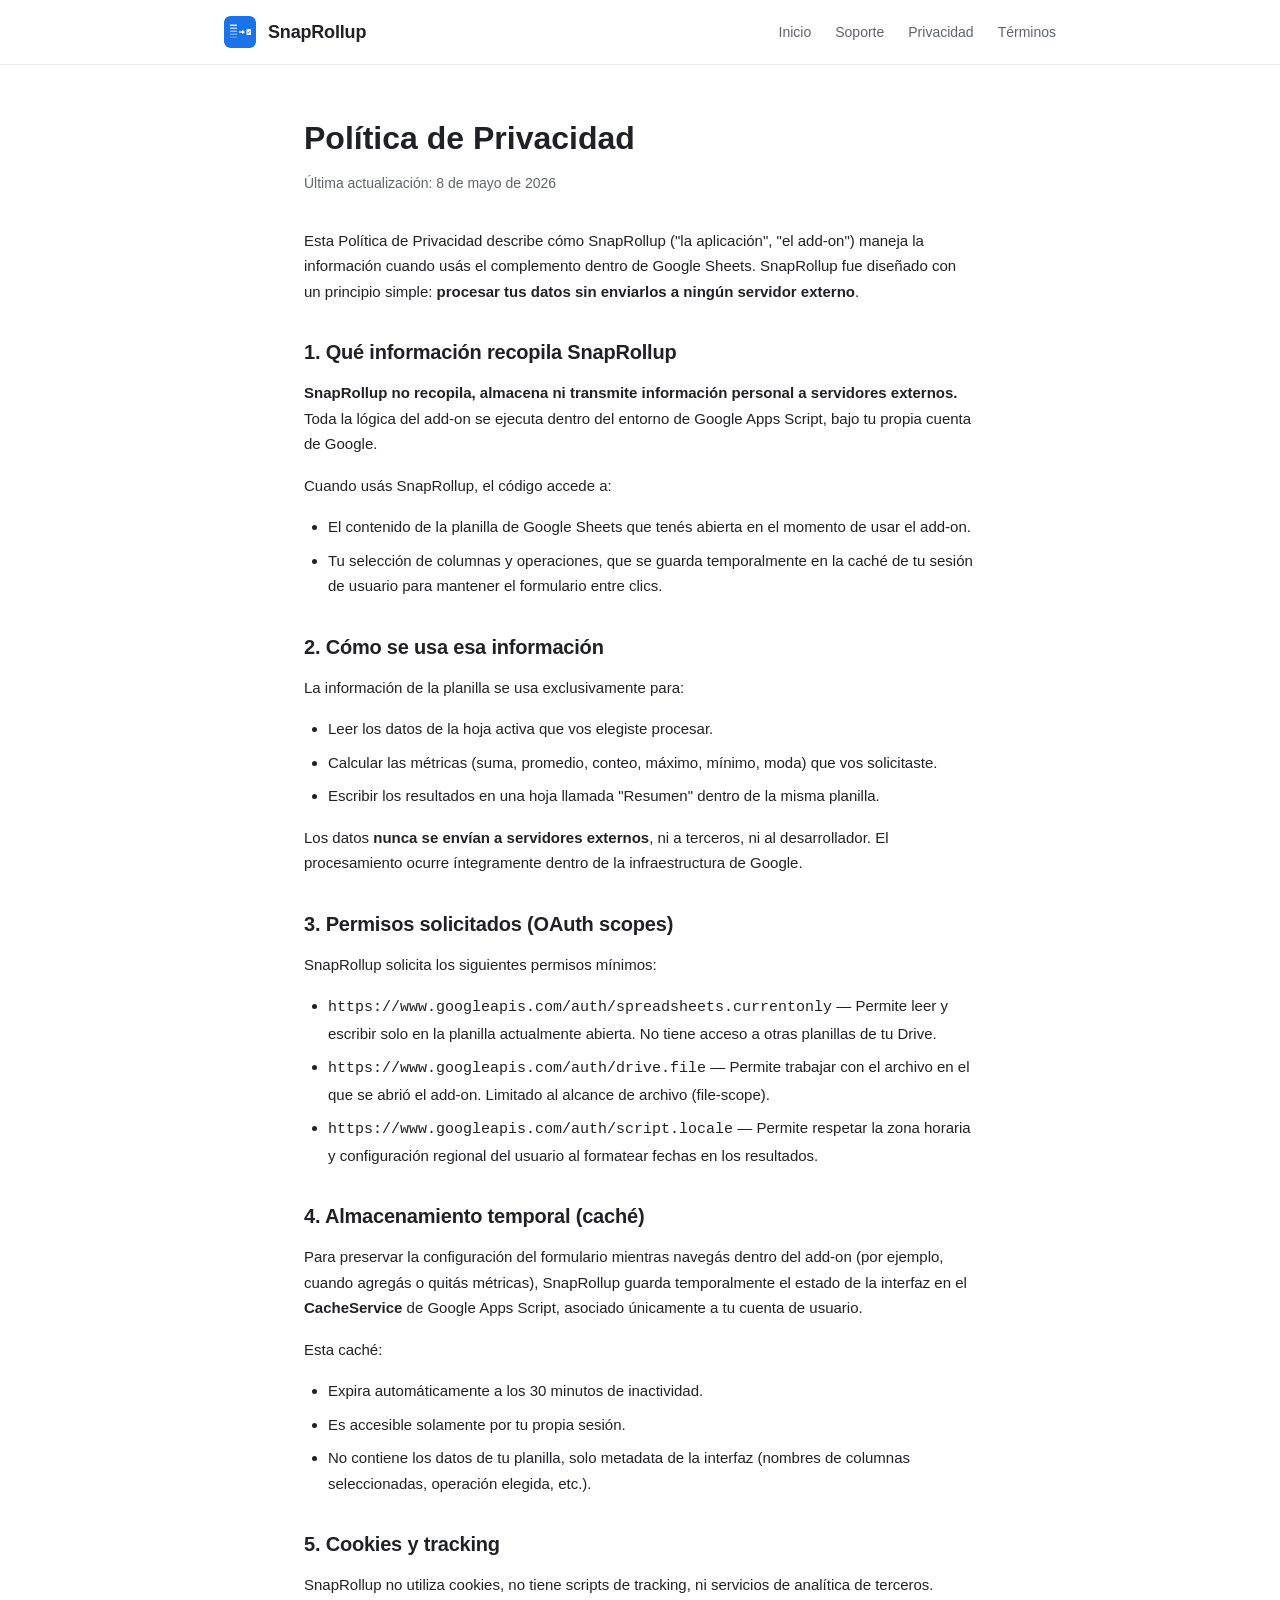
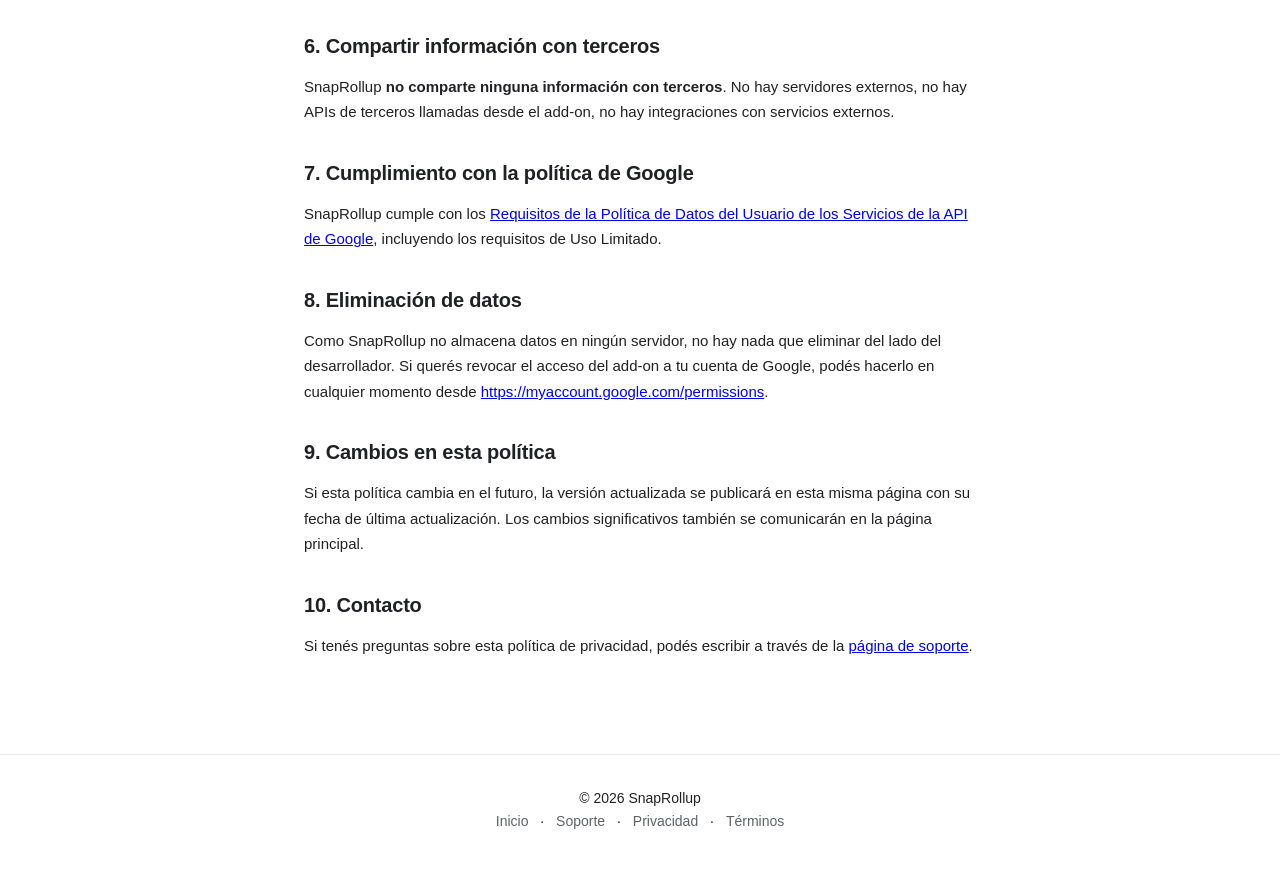
==== privacy.html @ 871b0761 "Add files via upload" ====
<!DOCTYPE html>
<html lang="es">
<head>
  <meta charset="UTF-8">
  <meta name="viewport" content="width=device-width, initial-scale=1.0">
  <title>Política de Privacidad — SnapRollup</title>
  <link rel="icon" type="image/png" href="logo-32.png">
  <link rel="stylesheet" href="style.css">
</head>
<body>

<header class="site-header">
  <div class="site-header-inner">
    <a href="index.html" class="brand">
      <img src="logo-32.png" alt="SnapRollup">
      <span class="brand-name">SnapRollup</span>
    </a>
    <nav class="site-nav">
      <a href="index.html">Inicio</a>
      <a href="support.html">Soporte</a>
      <a href="privacy.html">Privacidad</a>
      <a href="terms.html">Términos</a>
    </nav>
  </div>
</header>

<main class="legal">

  <h1>Política de Privacidad</h1>
  <p class="updated">Última actualización: 8 de mayo de 2026</p>

  <p>
    Esta Política de Privacidad describe cómo SnapRollup ("la aplicación", "el add-on")
    maneja la información cuando usás el complemento dentro de Google Sheets.
    SnapRollup fue diseñado con un principio simple: <strong>procesar tus datos sin enviarlos
    a ningún servidor externo</strong>.
  </p>

  <h2>1. Qué información recopila SnapRollup</h2>
  <p>
    <strong>SnapRollup no recopila, almacena ni transmite información personal a servidores externos.</strong>
    Toda la lógica del add-on se ejecuta dentro del entorno de Google Apps Script,
    bajo tu propia cuenta de Google.
  </p>
  <p>
    Cuando usás SnapRollup, el código accede a:
  </p>
  <ul>
    <li>El contenido de la planilla de Google Sheets que tenés abierta en el momento de usar el add-on.</li>
    <li>Tu selección de columnas y operaciones, que se guarda temporalmente en la caché de tu sesión de usuario para mantener el formulario entre clics.</li>
  </ul>

  <h2>2. Cómo se usa esa información</h2>
  <p>
    La información de la planilla se usa exclusivamente para:
  </p>
  <ul>
    <li>Leer los datos de la hoja activa que vos elegiste procesar.</li>
    <li>Calcular las métricas (suma, promedio, conteo, máximo, mínimo, moda) que vos solicitaste.</li>
    <li>Escribir los resultados en una hoja llamada "Resumen" dentro de la misma planilla.</li>
  </ul>
  <p>
    Los datos <strong>nunca se envían a servidores externos</strong>, ni a terceros, ni al desarrollador.
    El procesamiento ocurre íntegramente dentro de la infraestructura de Google.
  </p>

  <h2>3. Permisos solicitados (OAuth scopes)</h2>
  <p>
    SnapRollup solicita los siguientes permisos mínimos:
  </p>
  <ul>
    <li>
      <code>https://www.googleapis.com/auth/spreadsheets.currentonly</code> —
      Permite leer y escribir solo en la planilla actualmente abierta. No tiene acceso a otras planillas de tu Drive.
    </li>
    <li>
      <code>https://www.googleapis.com/auth/drive.file</code> —
      Permite trabajar con el archivo en el que se abrió el add-on. Limitado al alcance de archivo (file-scope).
    </li>
    <li>
      <code>https://www.googleapis.com/auth/script.locale</code> —
      Permite respetar la zona horaria y configuración regional del usuario al formatear fechas en los resultados.
    </li>
  </ul>

  <h2>4. Almacenamiento temporal (caché)</h2>
  <p>
    Para preservar la configuración del formulario mientras navegás dentro del add-on
    (por ejemplo, cuando agregás o quitás métricas), SnapRollup guarda temporalmente
    el estado de la interfaz en el <strong>CacheService</strong> de Google Apps Script,
    asociado únicamente a tu cuenta de usuario.
  </p>
  <p>
    Esta caché:
  </p>
  <ul>
    <li>Expira automáticamente a los 30 minutos de inactividad.</li>
    <li>Es accesible solamente por tu propia sesión.</li>
    <li>No contiene los datos de tu planilla, solo metadata de la interfaz (nombres de columnas seleccionadas, operación elegida, etc.).</li>
  </ul>

  <h2>5. Cookies y tracking</h2>
  <p>
    SnapRollup no utiliza cookies, no tiene scripts de tracking, ni servicios de analítica de terceros.
  </p>

  <h2>6. Compartir información con terceros</h2>
  <p>
    SnapRollup <strong>no comparte ninguna información con terceros</strong>. No hay servidores externos,
    no hay APIs de terceros llamadas desde el add-on, no hay integraciones con servicios externos.
  </p>

  <h2>7. Cumplimiento con la política de Google</h2>
  <p>
    SnapRollup cumple con los <a href="https://developers.google.com/terms/api-services-user-data-policy" target="_blank" rel="noopener">Requisitos de la Política de Datos del Usuario de los Servicios de la API de Google</a>,
    incluyendo los requisitos de Uso Limitado.
  </p>

  <h2>8. Eliminación de datos</h2>
  <p>
    Como SnapRollup no almacena datos en ningún servidor, no hay nada que eliminar del lado del desarrollador.
    Si querés revocar el acceso del add-on a tu cuenta de Google, podés hacerlo en cualquier momento desde
    <a href="https://myaccount.google.com/permissions" target="_blank" rel="noopener">https://myaccount.google.com/permissions</a>.
  </p>

  <h2>9. Cambios en esta política</h2>
  <p>
    Si esta política cambia en el futuro, la versión actualizada se publicará en esta misma página
    con su fecha de última actualización. Los cambios significativos también se comunicarán en la página principal.
  </p>

  <h2>10. Contacto</h2>
  <p>
    Si tenés preguntas sobre esta política de privacidad, podés escribir a través de la
    <a href="support.html">página de soporte</a>.
  </p>

</main>

<footer class="site-footer">
  <p>
    © 2026 SnapRollup
    <br>
    <a href="index.html">Inicio</a> ·
    <a href="support.html">Soporte</a> ·
    <a href="privacy.html">Privacidad</a> ·
    <a href="terms.html">Términos</a>
  </p>
</footer>

</body>
</html>
---- style.css ----
/* ============================================================
   SnapRollup — Site styles
   Clean, professional, easy to scan for Marketplace reviewers
   ============================================================ */

:root {
  --color-primary: #1a73e8;
  --color-primary-dark: #1557b0;
  --color-text: #202124;
  --color-text-muted: #5f6368;
  --color-bg: #ffffff;
  --color-bg-alt: #f8f9fa;
  --color-border: #e8eaed;
  --color-accent: #fbbc04;

  --font-sans: -apple-system, BlinkMacSystemFont, "Segoe UI", Roboto, "Helvetica Neue", Arial, sans-serif;
  --max-width: 880px;
}

* {
  box-sizing: border-box;
  margin: 0;
  padding: 0;
}

html {
  scroll-behavior: smooth;
}

body {
  font-family: var(--font-sans);
  color: var(--color-text);
  background: var(--color-bg);
  line-height: 1.6;
  font-size: 16px;
  -webkit-font-smoothing: antialiased;
}

/* ── Header ───────────────────────────────────────────────── */
.site-header {
  border-bottom: 1px solid var(--color-border);
  background: var(--color-bg);
  position: sticky;
  top: 0;
  z-index: 10;
  backdrop-filter: saturate(180%) blur(10px);
}

.site-header-inner {
  max-width: var(--max-width);
  margin: 0 auto;
  padding: 16px 24px;
  display: flex;
  align-items: center;
  justify-content: space-between;
}

.brand {
  display: flex;
  align-items: center;
  gap: 12px;
  text-decoration: none;
  color: var(--color-text);
}

.brand img {
  width: 32px;
  height: 32px;
  border-radius: 6px;
}

.brand-name {
  font-size: 18px;
  font-weight: 600;
  letter-spacing: -0.01em;
}

.site-nav {
  display: flex;
  gap: 24px;
}

.site-nav a {
  color: var(--color-text-muted);
  text-decoration: none;
  font-size: 14px;
  transition: color 0.15s;
}

.site-nav a:hover {
  color: var(--color-primary);
}

/* ── Main ─────────────────────────────────────────────────── */
main {
  max-width: var(--max-width);
  margin: 0 auto;
  padding: 48px 24px 80px;
}

.hero {
  text-align: center;
  padding: 32px 0 48px;
}

.hero h1 {
  font-size: 40px;
  font-weight: 700;
  letter-spacing: -0.02em;
  margin-bottom: 16px;
  line-height: 1.15;
}

.hero p.lead {
  font-size: 18px;
  color: var(--color-text-muted);
  max-width: 640px;
  margin: 0 auto 32px;
}

.hero img.hero-logo {
  width: 96px;
  height: 96px;
  border-radius: 20px;
  margin-bottom: 24px;
  box-shadow: 0 8px 24px rgba(26, 115, 232, 0.18);
}

/* ── Buttons ──────────────────────────────────────────────── */
.btn {
  display: inline-block;
  padding: 12px 24px;
  background: var(--color-primary);
  color: #fff;
  text-decoration: none;
  border-radius: 8px;
  font-weight: 500;
  font-size: 15px;
  transition: background 0.15s, transform 0.15s;
}

.btn:hover {
  background: var(--color-primary-dark);
  transform: translateY(-1px);
}

.btn.secondary {
  background: transparent;
  color: var(--color-primary);
  border: 1px solid var(--color-border);
}

.btn.secondary:hover {
  background: var(--color-bg-alt);
}

/* ── Sections ─────────────────────────────────────────────── */
section.block {
  padding: 32px 0;
}

section.block + section.block {
  border-top: 1px solid var(--color-border);
}

h2 {
  font-size: 24px;
  font-weight: 600;
  margin-bottom: 16px;
  letter-spacing: -0.01em;
}

h3 {
  font-size: 18px;
  font-weight: 600;
  margin-top: 24px;
  margin-bottom: 8px;
}

p {
  margin-bottom: 16px;
  color: var(--color-text);
}

ul, ol {
  margin: 0 0 16px 24px;
  color: var(--color-text);
}

li {
  margin-bottom: 8px;
}

/* ── Feature grid ─────────────────────────────────────────── */
.features {
  display: grid;
  grid-template-columns: repeat(auto-fit, minmax(240px, 1fr));
  gap: 24px;
  margin-top: 24px;
}

.feature {
  padding: 24px;
  border: 1px solid var(--color-border);
  border-radius: 12px;
  background: var(--color-bg-alt);
}

.feature h3 {
  margin-top: 0;
  color: var(--color-primary);
}

.feature p {
  margin: 0;
  color: var(--color-text-muted);
  font-size: 15px;
}

/* ── Legal pages (privacy / terms) ────────────────────────── */
.legal {
  max-width: 720px;
}

.legal h1 {
  font-size: 32px;
  margin-bottom: 8px;
}

.legal .updated {
  color: var(--color-text-muted);
  font-size: 14px;
  margin-bottom: 32px;
}

.legal h2 {
  font-size: 20px;
  margin-top: 32px;
  margin-bottom: 12px;
}

.legal p, .legal li {
  font-size: 15px;
  line-height: 1.7;
}

/* ── Footer ───────────────────────────────────────────────── */
.site-footer {
  border-top: 1px solid var(--color-border);
  padding: 32px 24px;
  text-align: center;
  color: var(--color-text-muted);
  font-size: 14px;
}

.site-footer a {
  color: var(--color-text-muted);
  text-decoration: none;
  margin: 0 8px;
}

.site-footer a:hover {
  color: var(--color-primary);
}

/* ── Responsive ───────────────────────────────────────────── */
@media (max-width: 640px) {
  .hero h1 { font-size: 28px; }
  .hero p.lead { font-size: 16px; }
  .site-nav { gap: 16px; }
  .site-nav a { font-size: 13px; }
}
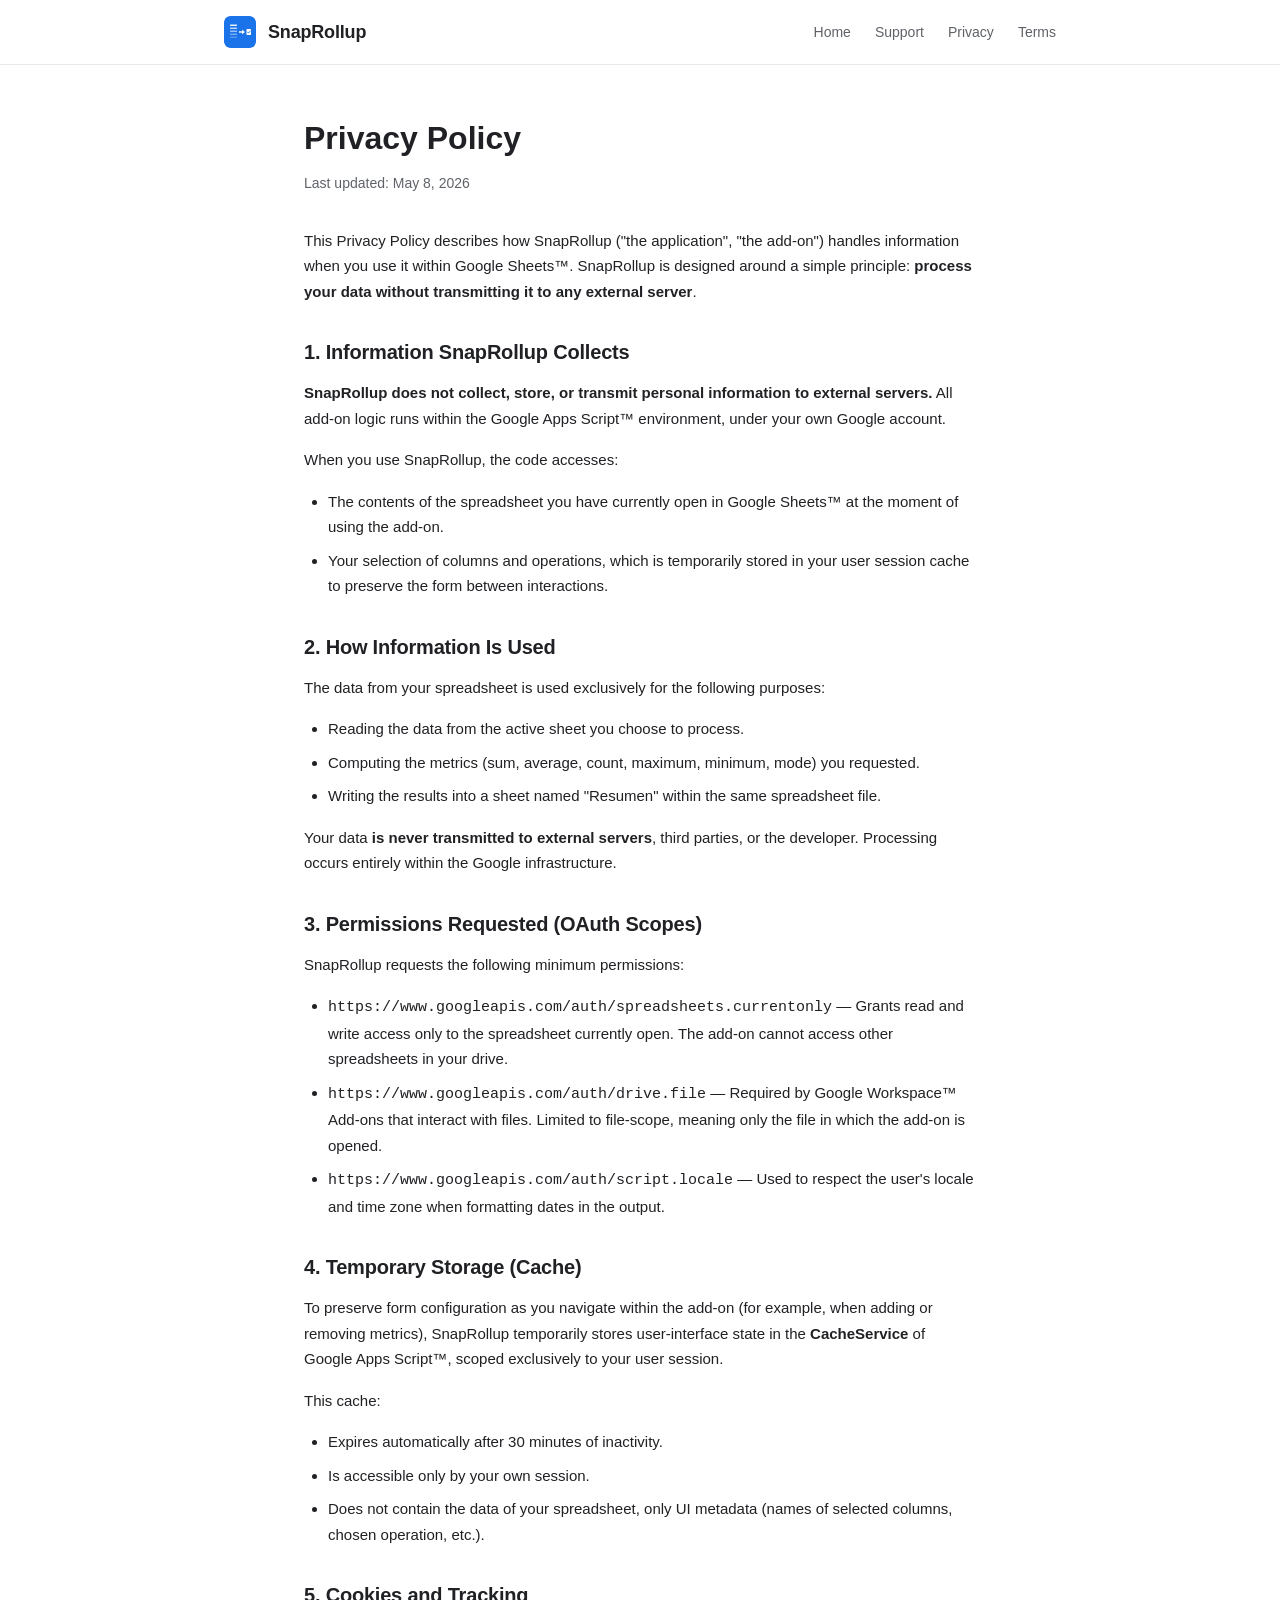
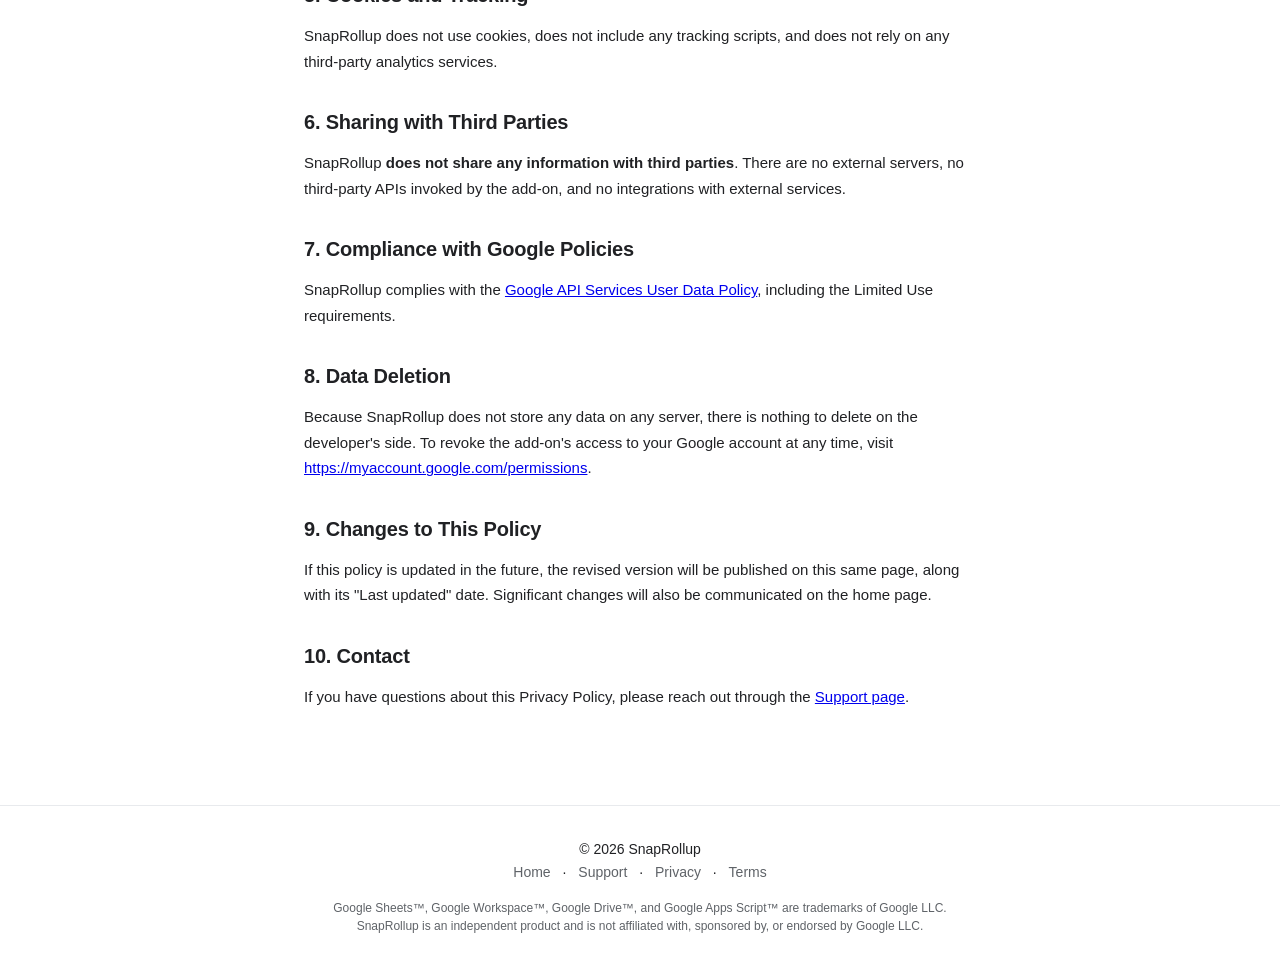
==== commit e362c2c9: "Add files via upload" ====
--- a/privacy.html
+++ b/privacy.html
@@ -1,9 +1,9 @@
 <!DOCTYPE html>
-<html lang="es">
+<html lang="en">
 <head>
   <meta charset="UTF-8">
   <meta name="viewport" content="width=device-width, initial-scale=1.0">
-  <title>Política de Privacidad — SnapRollup</title>
+  <title>Privacy Policy — SnapRollup</title>
   <link rel="icon" type="image/png" href="logo-32.png">
   <link rel="stylesheet" href="style.css">
 </head>
@@ -16,123 +16,113 @@
       <span class="brand-name">SnapRollup</span>
     </a>
     <nav class="site-nav">
-      <a href="index.html">Inicio</a>
-      <a href="support.html">Soporte</a>
-      <a href="privacy.html">Privacidad</a>
-      <a href="terms.html">Términos</a>
+      <a href="index.html">Home</a>
+      <a href="support.html">Support</a>
+      <a href="privacy.html">Privacy</a>
+      <a href="terms.html">Terms</a>
     </nav>
   </div>
 </header>
 
 <main class="legal">
 
-  <h1>Política de Privacidad</h1>
-  <p class="updated">Última actualización: 8 de mayo de 2026</p>
+  <h1>Privacy Policy</h1>
+  <p class="updated">Last updated: May 8, 2026</p>
 
   <p>
-    Esta Política de Privacidad describe cómo SnapRollup ("la aplicación", "el add-on")
-    maneja la información cuando usás el complemento dentro de Google Sheets.
-    SnapRollup fue diseñado con un principio simple: <strong>procesar tus datos sin enviarlos
-    a ningún servidor externo</strong>.
+    This Privacy Policy describes how SnapRollup ("the application", "the add-on") handles
+    information when you use it within Google Sheets™. SnapRollup is designed around a simple
+    principle: <strong>process your data without transmitting it to any external server</strong>.
   </p>
 
-  <h2>1. Qué información recopila SnapRollup</h2>
+  <h2>1. Information SnapRollup Collects</h2>
   <p>
-    <strong>SnapRollup no recopila, almacena ni transmite información personal a servidores externos.</strong>
-    Toda la lógica del add-on se ejecuta dentro del entorno de Google Apps Script,
-    bajo tu propia cuenta de Google.
+    <strong>SnapRollup does not collect, store, or transmit personal information to external servers.</strong>
+    All add-on logic runs within the Google Apps Script™ environment, under your own Google account.
   </p>
-  <p>
-    Cuando usás SnapRollup, el código accede a:
-  </p>
+  <p>When you use SnapRollup, the code accesses:</p>
   <ul>
-    <li>El contenido de la planilla de Google Sheets que tenés abierta en el momento de usar el add-on.</li>
-    <li>Tu selección de columnas y operaciones, que se guarda temporalmente en la caché de tu sesión de usuario para mantener el formulario entre clics.</li>
+    <li>The contents of the spreadsheet you have currently open in Google Sheets™ at the moment of using the add-on.</li>
+    <li>Your selection of columns and operations, which is temporarily stored in your user session cache to preserve the form between interactions.</li>
   </ul>
 
-  <h2>2. Cómo se usa esa información</h2>
-  <p>
-    La información de la planilla se usa exclusivamente para:
-  </p>
+  <h2>2. How Information Is Used</h2>
+  <p>The data from your spreadsheet is used exclusively for the following purposes:</p>
   <ul>
-    <li>Leer los datos de la hoja activa que vos elegiste procesar.</li>
-    <li>Calcular las métricas (suma, promedio, conteo, máximo, mínimo, moda) que vos solicitaste.</li>
-    <li>Escribir los resultados en una hoja llamada "Resumen" dentro de la misma planilla.</li>
+    <li>Reading the data from the active sheet you choose to process.</li>
+    <li>Computing the metrics (sum, average, count, maximum, minimum, mode) you requested.</li>
+    <li>Writing the results into a sheet named "Resumen" within the same spreadsheet file.</li>
   </ul>
   <p>
-    Los datos <strong>nunca se envían a servidores externos</strong>, ni a terceros, ni al desarrollador.
-    El procesamiento ocurre íntegramente dentro de la infraestructura de Google.
+    Your data <strong>is never transmitted to external servers</strong>, third parties, or the developer.
+    Processing occurs entirely within the Google infrastructure.
   </p>
 
-  <h2>3. Permisos solicitados (OAuth scopes)</h2>
-  <p>
-    SnapRollup solicita los siguientes permisos mínimos:
-  </p>
+  <h2>3. Permissions Requested (OAuth Scopes)</h2>
+  <p>SnapRollup requests the following minimum permissions:</p>
   <ul>
     <li>
       <code>https://www.googleapis.com/auth/spreadsheets.currentonly</code> —
-      Permite leer y escribir solo en la planilla actualmente abierta. No tiene acceso a otras planillas de tu Drive.
+      Grants read and write access only to the spreadsheet currently open. The add-on cannot access other spreadsheets in your drive.
     </li>
     <li>
       <code>https://www.googleapis.com/auth/drive.file</code> —
-      Permite trabajar con el archivo en el que se abrió el add-on. Limitado al alcance de archivo (file-scope).
+      Required by Google Workspace™ Add-ons that interact with files. Limited to file-scope, meaning only the file in which the add-on is opened.
     </li>
     <li>
       <code>https://www.googleapis.com/auth/script.locale</code> —
-      Permite respetar la zona horaria y configuración regional del usuario al formatear fechas en los resultados.
+      Used to respect the user's locale and time zone when formatting dates in the output.
     </li>
   </ul>
 
-  <h2>4. Almacenamiento temporal (caché)</h2>
+  <h2>4. Temporary Storage (Cache)</h2>
   <p>
-    Para preservar la configuración del formulario mientras navegás dentro del add-on
-    (por ejemplo, cuando agregás o quitás métricas), SnapRollup guarda temporalmente
-    el estado de la interfaz en el <strong>CacheService</strong> de Google Apps Script,
-    asociado únicamente a tu cuenta de usuario.
+    To preserve form configuration as you navigate within the add-on (for example, when adding or
+    removing metrics), SnapRollup temporarily stores user-interface state in the
+    <strong>CacheService</strong> of Google Apps Script™, scoped exclusively to your user session.
   </p>
-  <p>
-    Esta caché:
-  </p>
+  <p>This cache:</p>
   <ul>
-    <li>Expira automáticamente a los 30 minutos de inactividad.</li>
-    <li>Es accesible solamente por tu propia sesión.</li>
-    <li>No contiene los datos de tu planilla, solo metadata de la interfaz (nombres de columnas seleccionadas, operación elegida, etc.).</li>
+    <li>Expires automatically after 30 minutes of inactivity.</li>
+    <li>Is accessible only by your own session.</li>
+    <li>Does not contain the data of your spreadsheet, only UI metadata (names of selected columns, chosen operation, etc.).</li>
   </ul>
 
-  <h2>5. Cookies y tracking</h2>
+  <h2>5. Cookies and Tracking</h2>
   <p>
-    SnapRollup no utiliza cookies, no tiene scripts de tracking, ni servicios de analítica de terceros.
+    SnapRollup does not use cookies, does not include any tracking scripts, and does not rely on any third-party analytics services.
   </p>
 
-  <h2>6. Compartir información con terceros</h2>
+  <h2>6. Sharing with Third Parties</h2>
   <p>
-    SnapRollup <strong>no comparte ninguna información con terceros</strong>. No hay servidores externos,
-    no hay APIs de terceros llamadas desde el add-on, no hay integraciones con servicios externos.
+    SnapRollup <strong>does not share any information with third parties</strong>. There are no external servers,
+    no third-party APIs invoked by the add-on, and no integrations with external services.
   </p>
 
-  <h2>7. Cumplimiento con la política de Google</h2>
+  <h2>7. Compliance with Google Policies</h2>
   <p>
-    SnapRollup cumple con los <a href="https://developers.google.com/terms/api-services-user-data-policy" target="_blank" rel="noopener">Requisitos de la Política de Datos del Usuario de los Servicios de la API de Google</a>,
-    incluyendo los requisitos de Uso Limitado.
+    SnapRollup complies with the
+    <a href="https://developers.google.com/terms/api-services-user-data-policy" target="_blank" rel="noopener">Google API Services User Data Policy</a>,
+    including the Limited Use requirements.
   </p>
 
-  <h2>8. Eliminación de datos</h2>
+  <h2>8. Data Deletion</h2>
   <p>
-    Como SnapRollup no almacena datos en ningún servidor, no hay nada que eliminar del lado del desarrollador.
-    Si querés revocar el acceso del add-on a tu cuenta de Google, podés hacerlo en cualquier momento desde
+    Because SnapRollup does not store any data on any server, there is nothing to delete on the developer's side.
+    To revoke the add-on's access to your Google account at any time, visit
     <a href="https://myaccount.google.com/permissions" target="_blank" rel="noopener">https://myaccount.google.com/permissions</a>.
   </p>
 
-  <h2>9. Cambios en esta política</h2>
+  <h2>9. Changes to This Policy</h2>
   <p>
-    Si esta política cambia en el futuro, la versión actualizada se publicará en esta misma página
-    con su fecha de última actualización. Los cambios significativos también se comunicarán en la página principal.
+    If this policy is updated in the future, the revised version will be published on this same page,
+    along with its "Last updated" date. Significant changes will also be communicated on the home page.
   </p>
 
-  <h2>10. Contacto</h2>
+  <h2>10. Contact</h2>
   <p>
-    Si tenés preguntas sobre esta política de privacidad, podés escribir a través de la
-    <a href="support.html">página de soporte</a>.
+    If you have questions about this Privacy Policy, please reach out through the
+    <a href="support.html">Support page</a>.
   </p>
 
 </main>
@@ -141,10 +131,14 @@
   <p>
     © 2026 SnapRollup
     <br>
-    <a href="index.html">Inicio</a> ·
-    <a href="support.html">Soporte</a> ·
-    <a href="privacy.html">Privacidad</a> ·
-    <a href="terms.html">Términos</a>
+    <a href="index.html">Home</a> ·
+    <a href="support.html">Support</a> ·
+    <a href="privacy.html">Privacy</a> ·
+    <a href="terms.html">Terms</a>
+  </p>
+  <p class="trademark-notice">
+    Google Sheets™, Google Workspace™, Google Drive™, and Google Apps Script™ are trademarks of Google LLC.
+    SnapRollup is an independent product and is not affiliated with, sponsored by, or endorsed by Google LLC.
   </p>
 </footer>
 
--- a/style.css
+++ b/style.css
@@ -263,6 +263,16 @@
   color: var(--color-primary);
 }
 
+.trademark-notice {
+  margin-top: 16px;
+  font-size: 12px;
+  color: var(--color-text-muted);
+  max-width: 640px;
+  margin-left: auto;
+  margin-right: auto;
+  line-height: 1.5;
+}
+
 /* ── Responsive ───────────────────────────────────────────── */
 @media (max-width: 640px) {
   .hero h1 { font-size: 28px; }
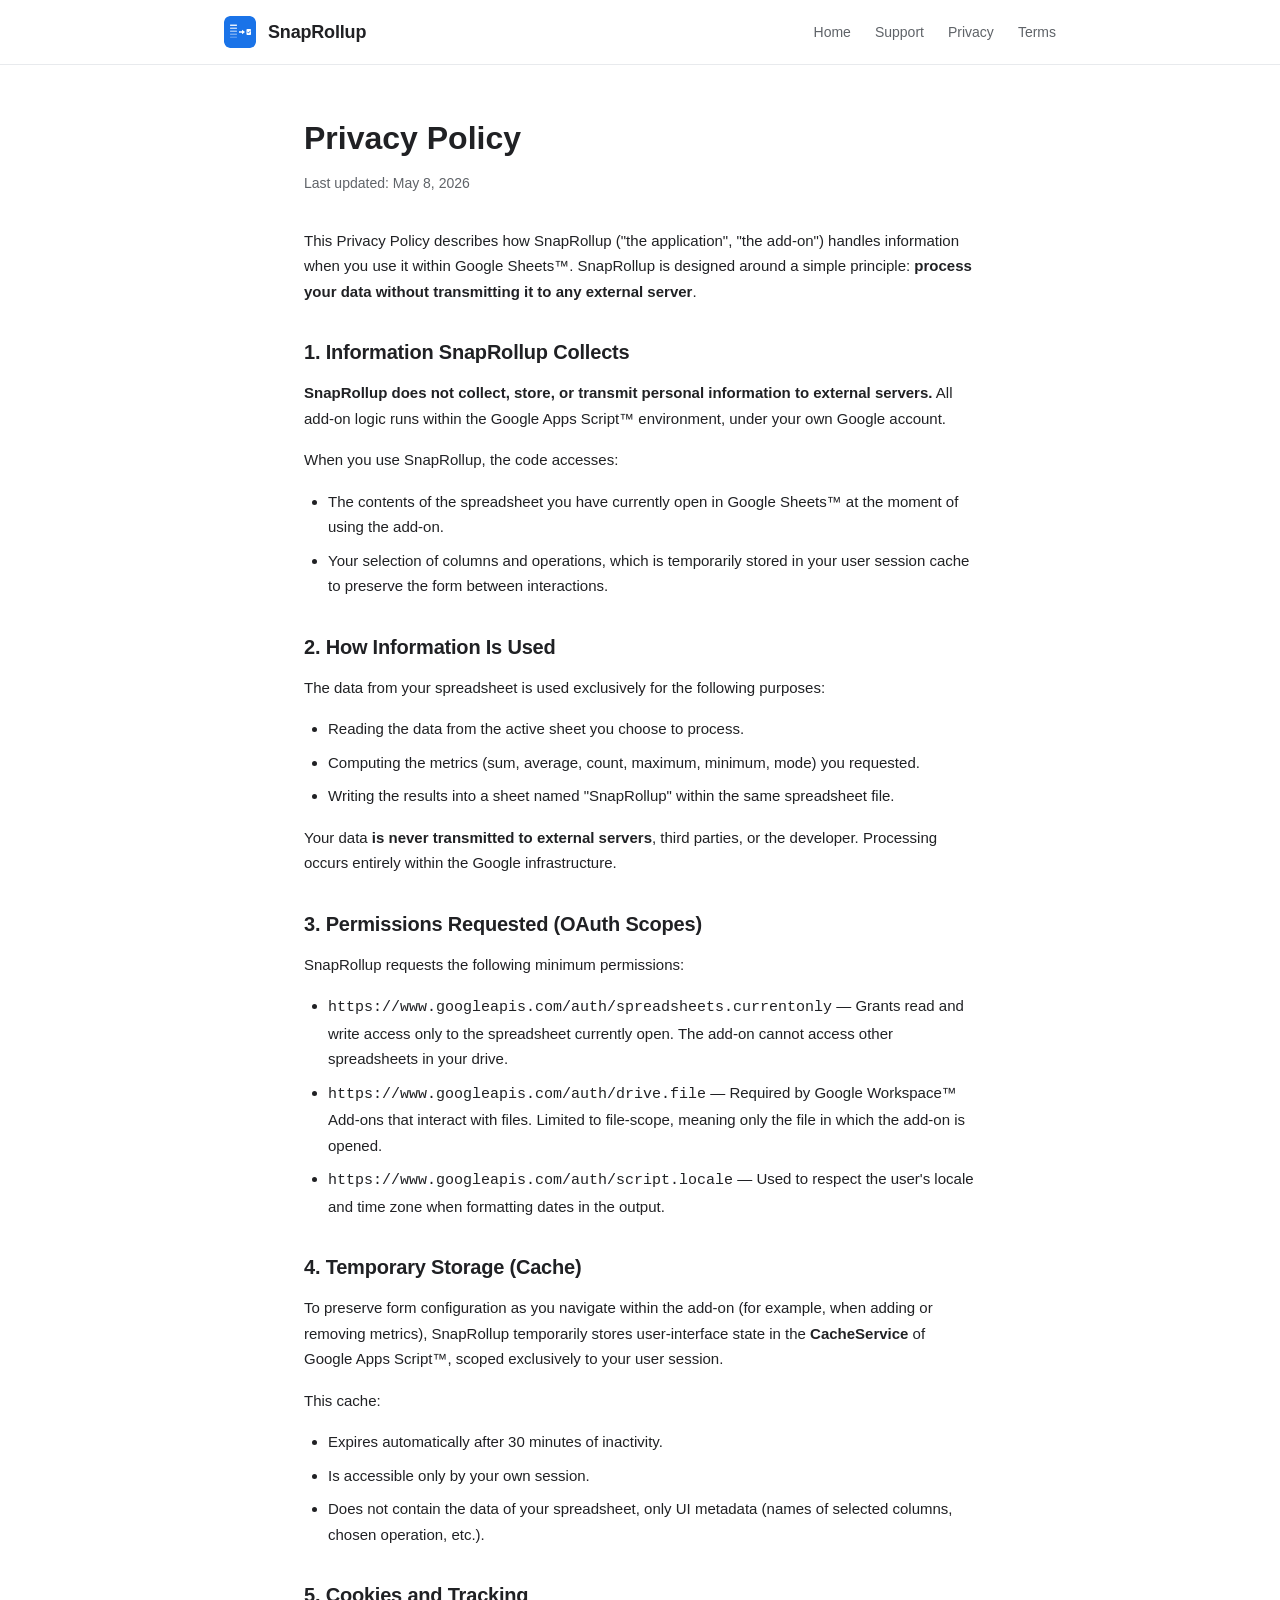
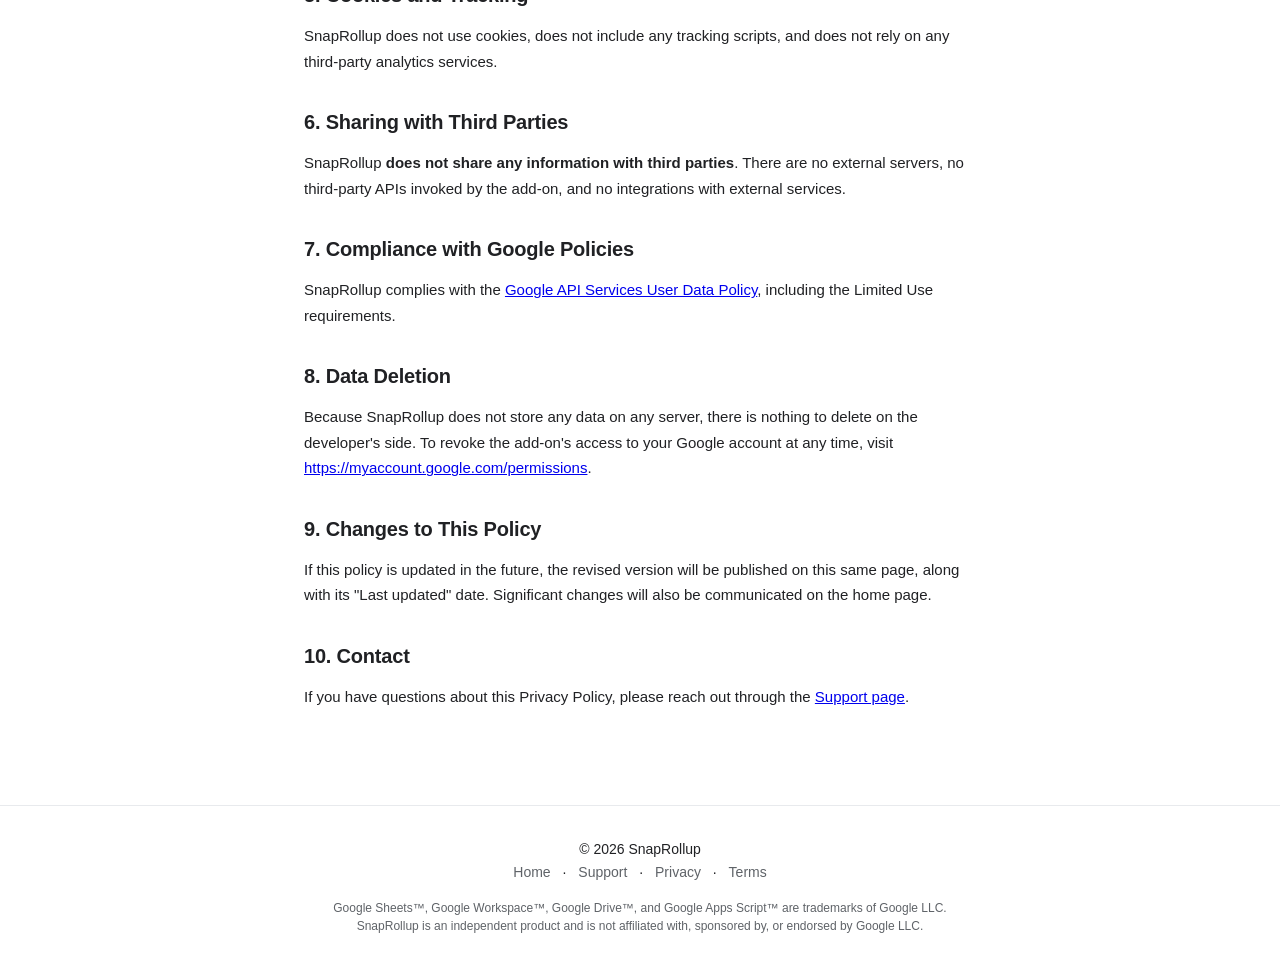
==== commit cb0d0840: "Change sheet name from 'Resumen' to 'SnapRollup'" ====
--- a/privacy.html
+++ b/privacy.html
@@ -51,7 +51,7 @@
   <ul>
     <li>Reading the data from the active sheet you choose to process.</li>
     <li>Computing the metrics (sum, average, count, maximum, minimum, mode) you requested.</li>
-    <li>Writing the results into a sheet named "Resumen" within the same spreadsheet file.</li>
+    <li>Writing the results into a sheet named "SnapRollup" within the same spreadsheet file.</li>
   </ul>
   <p>
     Your data <strong>is never transmitted to external servers</strong>, third parties, or the developer.
